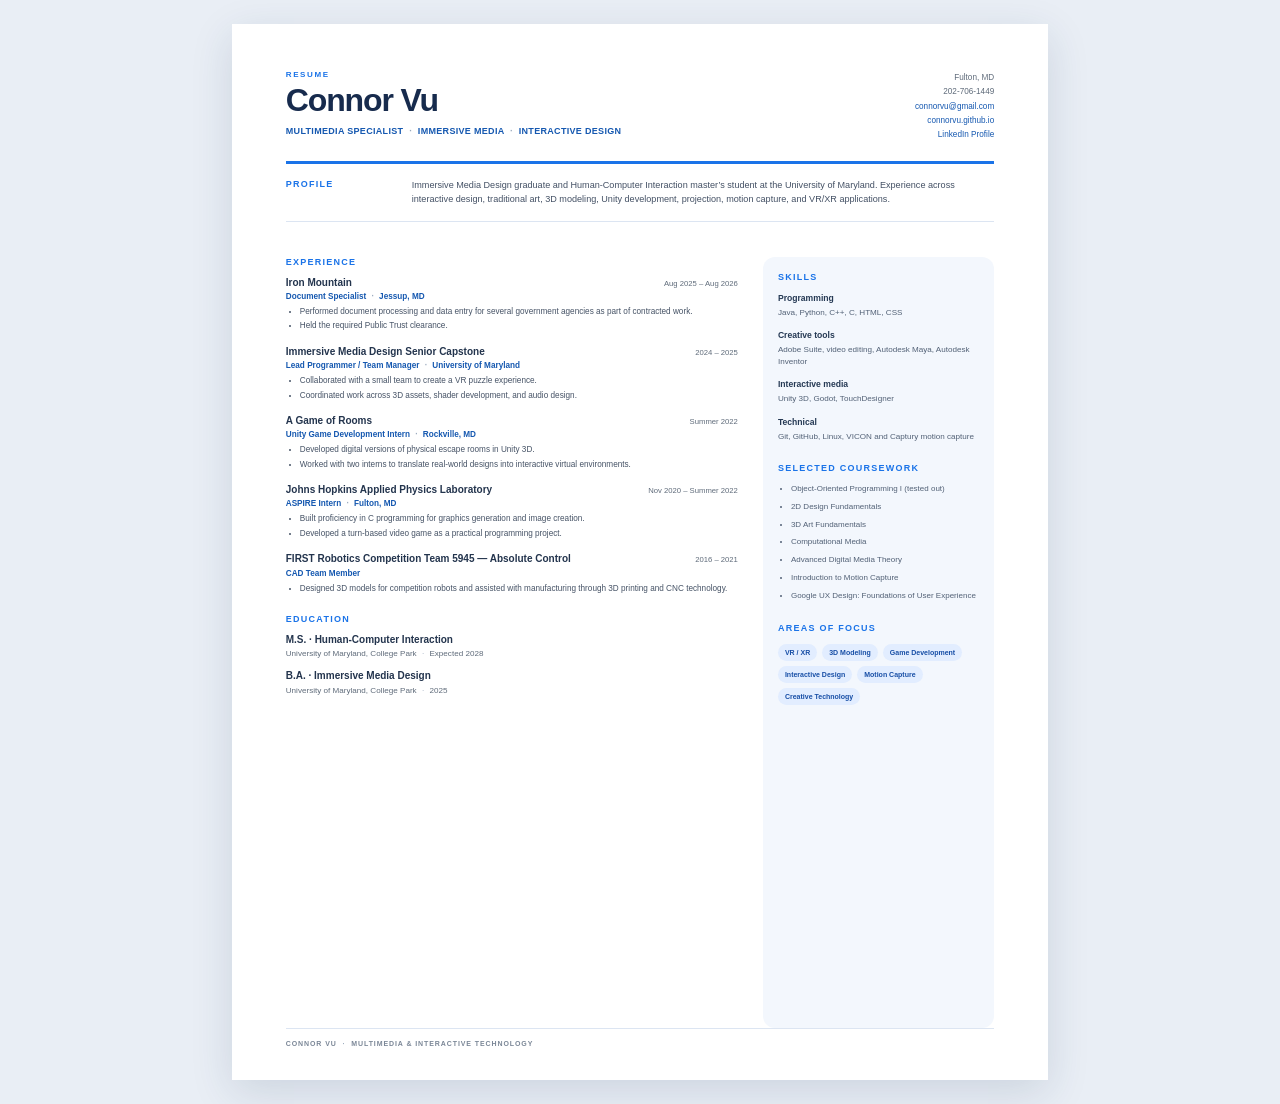
==== resume.html @ 5a1fdeed "Add files via upload" ====
<!doctype html>
<html lang="en">
<head>
  <meta charset="utf-8">
  <meta name="viewport" content="width=device-width, initial-scale=1">
  <title>Connor Vu — Resume</title>
  <link rel="stylesheet" href="resume.css">
</head>
<body>
  <main class="resume">
    <header class="hero">
      <div>
        <p class="eyebrow">RESUME</p>
        <h1>Connor Vu</h1>
        <p class="headline">Multimedia Specialist <span>·</span> Immersive Media <span>·</span> Interactive Design</p>
      </div>
      <div class="contact">
        <p>Fulton, MD</p>
        <p>202-706-1449</p>
        <p><a href="mailto:connorvu@gmail.com">connorvu@gmail.com</a></p>
        <p><a href="https://connorvu.github.io">connorvu.github.io</a></p>
        <p><a href="https://www.linkedin.com/in/connor-vu-408b61270/">LinkedIn Profile</a></p>
      </div>
    </header>

    <section class="summary">
      <div class="section-label">PROFILE</div>
      <p>Immersive Media Design graduate and Human-Computer Interaction master’s student at the University of Maryland. Experience across interactive design, traditional art, 3D modeling, Unity development, projection, motion capture, and VR/XR applications.</p>
    </section>

    <div class="columns">
      <div class="main-column">
        <section>
          <div class="section-label">EXPERIENCE</div>
          <article class="job">
            <div class="job-top"><h2>Iron Mountain</h2><span>Aug 2025 – Aug 2026</span></div>
            <p class="role">Document Specialist <span>·</span> Jessup, MD</p>
            <ul>
              <li>Performed document processing and data entry for several government agencies as part of contracted work.</li>
              <li>Held the required Public Trust clearance.</li>
            </ul>
          </article>
          <article class="job">
            <div class="job-top"><h2>Immersive Media Design Senior Capstone</h2><span>2024 – 2025</span></div>
            <p class="role">Lead Programmer / Team Manager <span>·</span> University of Maryland</p>
            <ul>
              <li>Collaborated with a small team to create a VR puzzle experience.</li>
              <li>Coordinated work across 3D assets, shader development, and audio design.</li>
            </ul>
          </article>
          <article class="job">
            <div class="job-top"><h2>A Game of Rooms</h2><span>Summer 2022</span></div>
            <p class="role">Unity Game Development Intern <span>·</span> Rockville, MD</p>
            <ul>
              <li>Developed digital versions of physical escape rooms in Unity 3D.</li>
              <li>Worked with two interns to translate real-world designs into interactive virtual environments.</li>
            </ul>
          </article>
          <article class="job">
            <div class="job-top"><h2>Johns Hopkins Applied Physics Laboratory</h2><span>Nov 2020 – Summer 2022</span></div>
            <p class="role">ASPIRE Intern <span>·</span> Fulton, MD</p>
            <ul>
              <li>Built proficiency in C programming for graphics generation and image creation.</li>
              <li>Developed a turn-based video game as a practical programming project.</li>
            </ul>
          </article>
          <article class="job">
            <div class="job-top"><h2>FIRST Robotics Competition Team 5945 — Absolute Control</h2><span>2016 – 2021</span></div>
            <p class="role">CAD Team Member</p>
            <ul>
              <li>Designed 3D models for competition robots and assisted with manufacturing through 3D printing and CNC technology.</li>
            </ul>
          </article>
        </section>

        <section class="education">
          <div class="section-label">EDUCATION</div>
          <article class="edu">
            <h2>M.S. · Human-Computer Interaction</h2>
            <p>University of Maryland, College Park <span>·</span> Expected 2028</p>
          </article>
          <article class="edu">
            <h2>B.A. · Immersive Media Design</h2>
            <p>University of Maryland, College Park <span>·</span> 2025</p>
          </article>
        </section>
      </div>

      <aside class="side-column">
        <section>
          <div class="section-label">SKILLS</div>
          <div class="skill-group">
            <h3>Programming</h3>
            <p>Java, Python, C++, C, HTML, CSS</p>
          </div>
          <div class="skill-group">
            <h3>Creative tools</h3>
            <p>Adobe Suite, video editing, Autodesk Maya, Autodesk Inventor</p>
          </div>
          <div class="skill-group">
            <h3>Interactive media</h3>
            <p>Unity 3D, Godot, TouchDesigner</p>
          </div>
          <div class="skill-group">
            <h3>Technical</h3>
            <p>Git, GitHub, Linux, VICON and Captury motion capture</p>
          </div>
        </section>

        <section>
          <div class="section-label">SELECTED COURSEWORK</div>
          <ul class="course-list">
            <li>Object-Oriented Programming I (tested out)</li>
            <li>2D Design Fundamentals</li>
            <li>3D Art Fundamentals</li>
            <li>Computational Media</li>
            <li>Advanced Digital Media Theory</li>
            <li>Introduction to Motion Capture</li>
            <li>Google UX Design: Foundations of User Experience</li>
          </ul>
        </section>

        <section class="focus">
          <div class="section-label">AREAS OF FOCUS</div>
          <div class="chips">
            <span>VR / XR</span><span>3D Modeling</span><span>Game Development</span>
            <span>Interactive Design</span><span>Motion Capture</span><span>Creative Technology</span>
          </div>
        </section>
      </aside>
    </div>
    <footer>CONNOR VU <span>·</span> MULTIMEDIA &amp; INTERACTIVE TECHNOLOGY</footer>
  </main>
</body>
</html>
---- resume.css ----
@page { size: letter; margin: 0; }
:root {
  --blue: #1a73e8;
  --blue-dark: #1558b0;
  --ink: #202a3a;
  --muted: #5f6b7a;
  --line: #dce5f2;
  --pale: #f3f7fd;
}
* { box-sizing: border-box; }
html, body { margin: 0; padding: 0; background: #e9eef5; color: var(--ink);
  font-family: Inter, "Segoe UI", Arial, sans-serif; }
.resume {
  width: 8.5in; min-height: 11in; margin: 24px auto; padding: .48in .56in .34in;
  background: #fff; box-shadow: 0 12px 40px rgba(30, 55, 90, .14);
  display: flex; flex-direction: column;
}
.hero {
  display: flex; justify-content: space-between; gap: 28px; align-items: flex-start;
  padding: 0 0 17px; border-bottom: 3px solid var(--blue);
}
.eyebrow { margin: 0 0 5px; color: var(--blue); font-size: 8px; font-weight: 800; letter-spacing: .2em; }
h1 { margin: 0; color: #172b4d; font-size: 32px; line-height: 1.05; font-weight: 750; letter-spacing: -.035em; }
.headline { margin: 8px 0 0; color: var(--blue-dark); font-size: 9px; font-weight: 700; letter-spacing: .035em; text-transform: uppercase; }
.headline span, .role span, .edu p span, footer span { color: #9aa9bd; padding: 0 3px; }
.contact { min-width: 185px; text-align: right; padding-top: 3px; }
.contact p { margin: 0 0 4px; color: var(--muted); font-size: 8.2px; line-height: 1.25; }
a { color: var(--blue-dark); text-decoration: none; }
.summary { display: grid; grid-template-columns: 112px 1fr; gap: 14px; padding: 15px 0 14px; border-bottom: 1px solid var(--line); }
.summary p { margin: 0; color: #435064; font-size: 9.1px; line-height: 1.5; }
.section-label { margin: 0 0 10px; color: var(--blue); font-size: 9px; font-weight: 800; letter-spacing: .14em; }
.columns { display: grid; grid-template-columns: minmax(0, 1.72fr) minmax(0, .88fr); gap: 25px; padding-top: 17px; flex: 1; }
.main-column, .side-column { min-width: 0; }
section { margin: 0 0 18px; }
.job { margin: 0 0 14px; break-inside: avoid; }
.job-top { display: flex; justify-content: space-between; gap: 8px; align-items: baseline; }
h2 { margin: 0; color: #23344d; font-size: 10px; line-height: 1.25; font-weight: 750; }
.job-top > span { flex-shrink: 0; color: var(--muted); font-size: 7.7px; }
.role { margin: 3px 0 5px; color: var(--blue-dark); font-size: 8.2px; font-weight: 650; }
ul { margin: 0; padding-left: 14px; }
.job li { margin: 0 0 3px; color: #465366; font-size: 8.2px; line-height: 1.38; }
.education { padding-top: 2px; }
.edu { margin: 0 0 10px; }
.edu p { margin: 3px 0 0; color: var(--muted); font-size: 8.1px; line-height: 1.35; }
.side-column { padding: 15px 15px 10px; background: var(--pale); border-radius: 12px; align-self: stretch; }
.side-column section { margin-bottom: 21px; }
.side-column .section-label { margin-bottom: 11px; }
.skill-group { margin: 0 0 12px; }
.skill-group h3 { margin: 0 0 4px; color: #253954; font-size: 8.6px; font-weight: 750; }
.skill-group p { margin: 0; color: #526176; font-size: 8.1px; line-height: 1.42; }
.course-list { padding-left: 13px; }
.course-list li { margin-bottom: 7px; color: #526176; font-size: 8px; line-height: 1.35; }
.chips { display: flex; flex-wrap: wrap; gap: 5px; }
.chips span { display: inline-block; padding: 5px 7px; border-radius: 20px; background: #e2edff; color: #174ea6; font-size: 7px; font-weight: 700; }
footer { margin-top: auto; padding-top: 11px; border-top: 1px solid var(--line); color: #7b8797; font-size: 7px; font-weight: 750; letter-spacing: .13em; }
@media screen and (max-width: 760px) {
  .resume { width: 100%; min-height: 100vh; margin: 0; padding: 28px 22px; }
  .hero { flex-direction: column; gap: 12px; }
  .contact { text-align: left; }
  .summary { grid-template-columns: 1fr; gap: 4px; }
  .columns { grid-template-columns: 1fr; }
}
@media print {
  html, body { background: #fff; }
  .resume { width: 8.5in; height: 11in; min-height: 11in; margin: 0; box-shadow: none; }
  a { color: inherit; }
  * { -webkit-print-color-adjust: exact; print-color-adjust: exact; }
}
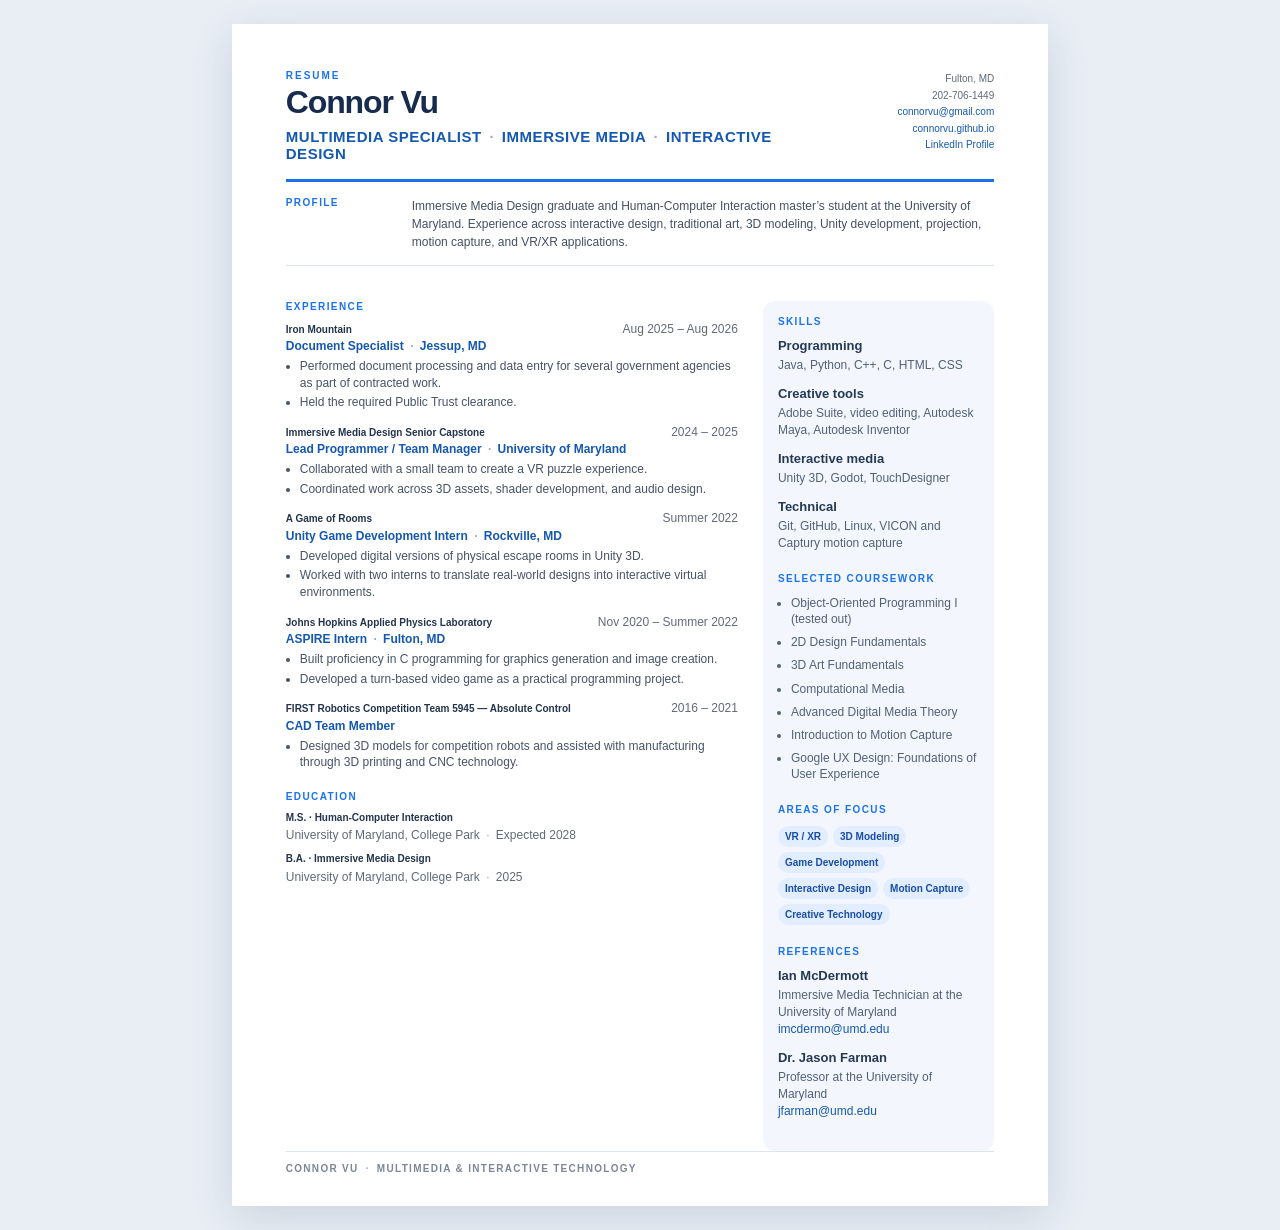
==== commit e60e6df6: "Add files via upload" ====
--- a/resume.html
+++ b/resume.html
@@ -1,11 +1,13 @@
 <!doctype html>
 <html lang="en">
+
 <head>
   <meta charset="utf-8">
   <meta name="viewport" content="width=device-width, initial-scale=1">
   <title>Connor Vu — Resume</title>
   <link rel="stylesheet" href="resume.css">
 </head>
+
 <body>
   <main class="resume">
     <header class="hero">
@@ -25,7 +27,9 @@
 
     <section class="summary">
       <div class="section-label">PROFILE</div>
-      <p>Immersive Media Design graduate and Human-Computer Interaction master’s student at the University of Maryland. Experience across interactive design, traditional art, 3D modeling, Unity development, projection, motion capture, and VR/XR applications.</p>
+      <p>Immersive Media Design graduate and Human-Computer Interaction master’s student at the University of Maryland.
+        Experience across interactive design, traditional art, 3D modeling, Unity development, projection, motion
+        capture, and VR/XR applications.</p>
     </section>
 
     <div class="columns">
@@ -33,15 +37,20 @@
         <section>
           <div class="section-label">EXPERIENCE</div>
           <article class="job">
-            <div class="job-top"><h2>Iron Mountain</h2><span>Aug 2025 – Aug 2026</span></div>
+            <div class="job-top">
+              <h2>Iron Mountain</h2><span>Aug 2025 – Aug 2026</span>
+            </div>
             <p class="role">Document Specialist <span>·</span> Jessup, MD</p>
             <ul>
-              <li>Performed document processing and data entry for several government agencies as part of contracted work.</li>
+              <li>Performed document processing and data entry for several government agencies as part of contracted
+                work.</li>
               <li>Held the required Public Trust clearance.</li>
             </ul>
           </article>
           <article class="job">
-            <div class="job-top"><h2>Immersive Media Design Senior Capstone</h2><span>2024 – 2025</span></div>
+            <div class="job-top">
+              <h2>Immersive Media Design Senior Capstone</h2><span>2024 – 2025</span>
+            </div>
             <p class="role">Lead Programmer / Team Manager <span>·</span> University of Maryland</p>
             <ul>
               <li>Collaborated with a small team to create a VR puzzle experience.</li>
@@ -49,7 +58,9 @@
             </ul>
           </article>
           <article class="job">
-            <div class="job-top"><h2>A Game of Rooms</h2><span>Summer 2022</span></div>
+            <div class="job-top">
+              <h2>A Game of Rooms</h2><span>Summer 2022</span>
+            </div>
             <p class="role">Unity Game Development Intern <span>·</span> Rockville, MD</p>
             <ul>
               <li>Developed digital versions of physical escape rooms in Unity 3D.</li>
@@ -57,7 +68,9 @@
             </ul>
           </article>
           <article class="job">
-            <div class="job-top"><h2>Johns Hopkins Applied Physics Laboratory</h2><span>Nov 2020 – Summer 2022</span></div>
+            <div class="job-top">
+              <h2>Johns Hopkins Applied Physics Laboratory</h2><span>Nov 2020 – Summer 2022</span>
+            </div>
             <p class="role">ASPIRE Intern <span>·</span> Fulton, MD</p>
             <ul>
               <li>Built proficiency in C programming for graphics generation and image creation.</li>
@@ -65,10 +78,13 @@
             </ul>
           </article>
           <article class="job">
-            <div class="job-top"><h2>FIRST Robotics Competition Team 5945 — Absolute Control</h2><span>2016 – 2021</span></div>
+            <div class="job-top">
+              <h2>FIRST Robotics Competition Team 5945 — Absolute Control</h2><span>2016 – 2021</span>
+            </div>
             <p class="role">CAD Team Member</p>
             <ul>
-              <li>Designed 3D models for competition robots and assisted with manufacturing through 3D printing and CNC technology.</li>
+              <li>Designed 3D models for competition robots and assisted with manufacturing through 3D printing and CNC
+                technology.</li>
             </ul>
           </article>
         </section>
@@ -127,9 +143,24 @@
             <span>Interactive Design</span><span>Motion Capture</span><span>Creative Technology</span>
           </div>
         </section>
+
+        <section>
+          <div class="section-label">REFERENCES</div>
+          <div class="skill-group">
+            <h3>Ian McDermott</h3>
+            <p>Immersive Media Technician at the University of Maryland</p>
+            <p><a href="mailto:imcdermo@umd.edu">imcdermo@umd.edu</a></p>
+          </div>
+          <div class="skill-group">
+            <h3>Dr. Jason Farman</h3>
+            <p>Professor at the University of Maryland</p>
+            <p><a href="mailto:jfarman@umd.edu">jfarman@umd.edu</a></p>
+          </div>
+        </section>
       </aside>
     </div>
     <footer>CONNOR VU <span>·</span> MULTIMEDIA &amp; INTERACTIVE TECHNOLOGY</footer>
   </main>
 </body>
-</html>
+
+</html>
--- a/resume.css
+++ b/resume.css
@@ -1,4 +1,8 @@
-@page { size: letter; margin: 0; }
+@page {
+  size: letter;
+  margin: 0;
+}
+
 :root {
   --blue: #1a73e8;
   --blue-dark: #1558b0;
@@ -7,62 +11,310 @@
   --line: #dce5f2;
   --pale: #f3f7fd;
 }
-* { box-sizing: border-box; }
-html, body { margin: 0; padding: 0; background: #e9eef5; color: var(--ink);
-  font-family: Inter, "Segoe UI", Arial, sans-serif; }
+
+* {
+  box-sizing: border-box;
+}
+
+html,
+body {
+  margin: 0;
+  padding: 0;
+  background: #e9eef5;
+  color: var(--ink);
+  font-family: Inter, "Segoe UI", Arial, sans-serif;
+}
+
 .resume {
-  width: 8.5in; min-height: 11in; margin: 24px auto; padding: .48in .56in .34in;
-  background: #fff; box-shadow: 0 12px 40px rgba(30, 55, 90, .14);
-  display: flex; flex-direction: column;
-}
+  width: 8.5in;
+  min-height: 11in;
+  margin: 24px auto;
+  padding: .48in .56in .34in;
+  background: #fff;
+  box-shadow: 0 12px 40px rgba(30, 55, 90, .14);
+  display: flex;
+  flex-direction: column;
+}
+
 .hero {
-  display: flex; justify-content: space-between; gap: 28px; align-items: flex-start;
-  padding: 0 0 17px; border-bottom: 3px solid var(--blue);
-}
-.eyebrow { margin: 0 0 5px; color: var(--blue); font-size: 8px; font-weight: 800; letter-spacing: .2em; }
-h1 { margin: 0; color: #172b4d; font-size: 32px; line-height: 1.05; font-weight: 750; letter-spacing: -.035em; }
-.headline { margin: 8px 0 0; color: var(--blue-dark); font-size: 9px; font-weight: 700; letter-spacing: .035em; text-transform: uppercase; }
-.headline span, .role span, .edu p span, footer span { color: #9aa9bd; padding: 0 3px; }
-.contact { min-width: 185px; text-align: right; padding-top: 3px; }
-.contact p { margin: 0 0 4px; color: var(--muted); font-size: 8.2px; line-height: 1.25; }
-a { color: var(--blue-dark); text-decoration: none; }
-.summary { display: grid; grid-template-columns: 112px 1fr; gap: 14px; padding: 15px 0 14px; border-bottom: 1px solid var(--line); }
-.summary p { margin: 0; color: #435064; font-size: 9.1px; line-height: 1.5; }
-.section-label { margin: 0 0 10px; color: var(--blue); font-size: 9px; font-weight: 800; letter-spacing: .14em; }
-.columns { display: grid; grid-template-columns: minmax(0, 1.72fr) minmax(0, .88fr); gap: 25px; padding-top: 17px; flex: 1; }
-.main-column, .side-column { min-width: 0; }
-section { margin: 0 0 18px; }
-.job { margin: 0 0 14px; break-inside: avoid; }
-.job-top { display: flex; justify-content: space-between; gap: 8px; align-items: baseline; }
-h2 { margin: 0; color: #23344d; font-size: 10px; line-height: 1.25; font-weight: 750; }
-.job-top > span { flex-shrink: 0; color: var(--muted); font-size: 7.7px; }
-.role { margin: 3px 0 5px; color: var(--blue-dark); font-size: 8.2px; font-weight: 650; }
-ul { margin: 0; padding-left: 14px; }
-.job li { margin: 0 0 3px; color: #465366; font-size: 8.2px; line-height: 1.38; }
-.education { padding-top: 2px; }
-.edu { margin: 0 0 10px; }
-.edu p { margin: 3px 0 0; color: var(--muted); font-size: 8.1px; line-height: 1.35; }
-.side-column { padding: 15px 15px 10px; background: var(--pale); border-radius: 12px; align-self: stretch; }
-.side-column section { margin-bottom: 21px; }
-.side-column .section-label { margin-bottom: 11px; }
-.skill-group { margin: 0 0 12px; }
-.skill-group h3 { margin: 0 0 4px; color: #253954; font-size: 8.6px; font-weight: 750; }
-.skill-group p { margin: 0; color: #526176; font-size: 8.1px; line-height: 1.42; }
-.course-list { padding-left: 13px; }
-.course-list li { margin-bottom: 7px; color: #526176; font-size: 8px; line-height: 1.35; }
-.chips { display: flex; flex-wrap: wrap; gap: 5px; }
-.chips span { display: inline-block; padding: 5px 7px; border-radius: 20px; background: #e2edff; color: #174ea6; font-size: 7px; font-weight: 700; }
-footer { margin-top: auto; padding-top: 11px; border-top: 1px solid var(--line); color: #7b8797; font-size: 7px; font-weight: 750; letter-spacing: .13em; }
+  display: flex;
+  justify-content: space-between;
+  gap: 28px;
+  align-items: flex-start;
+  padding: 0 0 17px;
+  border-bottom: 3px solid var(--blue);
+}
+
+.eyebrow {
+  margin: 0 0 5px;
+  color: var(--blue);
+  font-size: 10px;
+  font-weight: 800;
+  letter-spacing: .2em;
+}
+
+h1 {
+  margin: 0;
+  color: #172b4d;
+  font-size: 32px;
+  line-height: 1.05;
+  font-weight: 750;
+  letter-spacing: -.035em;
+}
+
+.headline {
+  margin: 8px 0 0;
+  color: var(--blue-dark);
+  font-size: 15px;
+  font-weight: 700;
+  letter-spacing: .035em;
+  text-transform: uppercase;
+}
+
+.headline span,
+.role span,
+.edu p span,
+footer span {
+  color: #9aa9bd;
+  padding: 0 3px;
+}
+
+.contact {
+  min-width: 185px;
+  text-align: right;
+  padding-top: 3px;
+}
+
+.contact p {
+  margin: 0 0 4px;
+  color: var(--muted);
+  font-size: 10px;
+  line-height: 1.25;
+}
+
+a {
+  color: var(--blue-dark);
+  text-decoration: none;
+}
+
+.summary {
+  display: grid;
+  grid-template-columns: 112px 1fr;
+  gap: 14px;
+  padding: 15px 0 14px;
+  border-bottom: 1px solid var(--line);
+}
+
+.summary p {
+  margin: 0;
+  color: #435064;
+  font-size: 12px;
+  line-height: 1.5;
+}
+
+.section-label {
+  margin: 0 0 10px;
+  color: var(--blue);
+  font-size: 10px;
+  font-weight: 800;
+  letter-spacing: .14em;
+}
+
+.columns {
+  display: grid;
+  grid-template-columns: minmax(0, 1.72fr) minmax(0, .88fr);
+  gap: 25px;
+  padding-top: 17px;
+  flex: 1;
+}
+
+.main-column,
+.side-column {
+  min-width: 0;
+}
+
+section {
+  margin: 0 0 18px;
+}
+
+.job {
+  margin: 0 0 14px;
+  break-inside: avoid;
+}
+
+.job-top {
+  display: flex;
+  justify-content: space-between;
+  gap: 8px;
+  align-items: baseline;
+}
+
+h2 {
+  margin: 0;
+  color: #23344d;
+  font-size: 10px;
+  line-height: 1.25;
+  font-weight: 750;
+}
+
+.job-top>span {
+  flex-shrink: 0;
+  color: var(--muted);
+  font-size: 12px;
+}
+
+.role {
+  margin: 3px 0 5px;
+  color: var(--blue-dark);
+  font-size: 12px;
+  font-weight: 650;
+}
+
+ul {
+  margin: 0;
+  padding-left: 14px;
+}
+
+.job li {
+  margin: 0 0 3px;
+  color: #465366;
+  font-size: 12px;
+  line-height: 1.38;
+}
+
+.education {
+  padding-top: 2px;
+}
+
+.edu {
+  margin: 0 0 10px;
+}
+
+.edu p {
+  margin: 3px 0 0;
+  color: var(--muted);
+  font-size: 12px;
+  line-height: 1.35;
+}
+
+.side-column {
+  padding: 15px 15px 10px;
+  background: var(--pale);
+  border-radius: 12px;
+  align-self: stretch;
+}
+
+.side-column section {
+  margin-bottom: 21px;
+}
+
+.side-column .section-label {
+  margin-bottom: 11px;
+}
+
+.skill-group {
+  margin: 0 0 12px;
+}
+
+.skill-group h3 {
+  margin: 0 0 4px;
+  color: #253954;
+  font-size: 13px;
+  font-weight: 750;
+}
+
+.skill-group p {
+  margin: 0;
+  color: #526176;
+  font-size: 12px;
+  line-height: 1.42;
+}
+
+.course-list {
+  padding-left: 13px;
+}
+
+.course-list li {
+  margin-bottom: 7px;
+  color: #526176;
+  font-size: 12px;
+  line-height: 1.35;
+}
+
+.chips {
+  display: flex;
+  flex-wrap: wrap;
+  gap: 5px;
+}
+
+.chips span {
+  display: inline-block;
+  padding: 5px 7px;
+  border-radius: 20px;
+  background: #e2edff;
+  color: #174ea6;
+  font-size: 10px;
+  font-weight: 700;
+}
+
+footer {
+  margin-top: auto;
+  padding-top: 11px;
+  border-top: 1px solid var(--line);
+  color: #7b8797;
+  font-size: 10px;
+  font-weight: 750;
+  letter-spacing: .13em;
+}
+
 @media screen and (max-width: 760px) {
-  .resume { width: 100%; min-height: 100vh; margin: 0; padding: 28px 22px; }
-  .hero { flex-direction: column; gap: 12px; }
-  .contact { text-align: left; }
-  .summary { grid-template-columns: 1fr; gap: 4px; }
-  .columns { grid-template-columns: 1fr; }
-}
+  .resume {
+    width: 100%;
+    min-height: 100vh;
+    margin: 0;
+    padding: 28px 22px;
+  }
+
+  .hero {
+    flex-direction: column;
+    gap: 12px;
+  }
+
+  .contact {
+    text-align: left;
+  }
+
+  .summary {
+    grid-template-columns: 1fr;
+    gap: 4px;
+  }
+
+  .columns {
+    grid-template-columns: 1fr;
+  }
+}
+
 @media print {
-  html, body { background: #fff; }
-  .resume { width: 8.5in; height: 11in; min-height: 11in; margin: 0; box-shadow: none; }
-  a { color: inherit; }
-  * { -webkit-print-color-adjust: exact; print-color-adjust: exact; }
-}
+
+  html,
+  body {
+    background: #fff;
+  }
+
+  .resume {
+    width: 8.5in;
+    height: 11in;
+    min-height: 11in;
+    margin: 0;
+    box-shadow: none;
+  }
+
+  a {
+    color: inherit;
+  }
+
+  * {
+    -webkit-print-color-adjust: exact;
+    print-color-adjust: exact;
+  }
+}
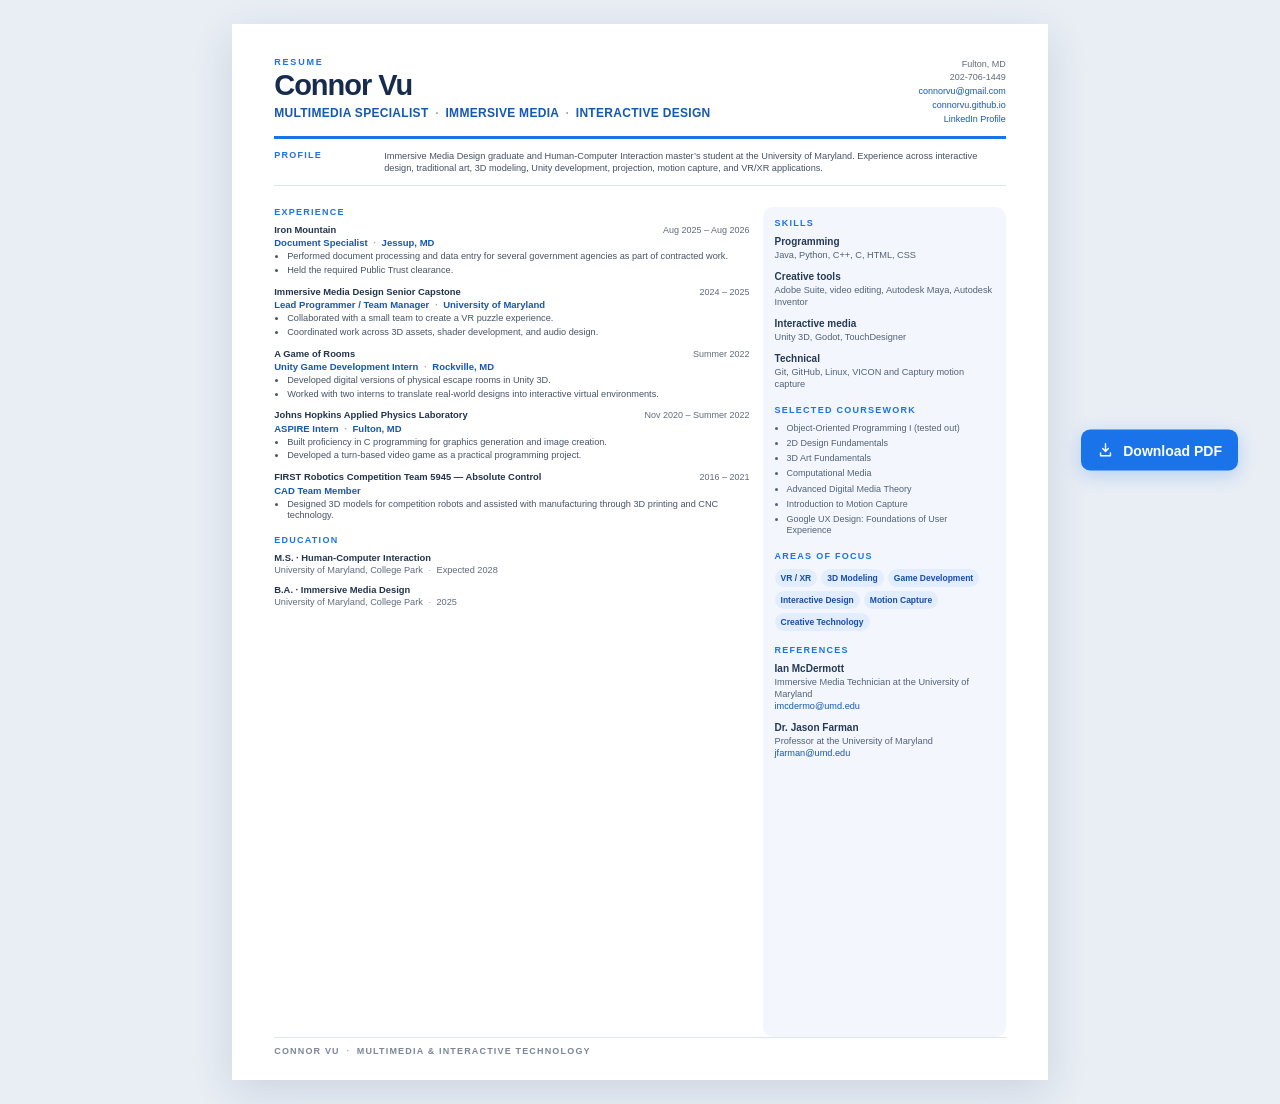
==== commit 5d0f7907: "Add files via upload" ====
--- a/resume.html
+++ b/resume.html
@@ -9,7 +9,14 @@
 </head>
 
 <body>
-  <main class="resume">
+  <a class="download-pdf" href="Connor-Vu-Resume.pdf" download="Connor-Vu-Resume.pdf" aria-label="Download resume as PDF">
+    <svg viewBox="0 0 24 24" fill="none" aria-hidden="true">
+      <path d="M12 3v11m0 0 4-4m-4 4-4-4M5 16v4h14v-4" stroke="currentColor" stroke-width="2" stroke-linecap="round" stroke-linejoin="round" />
+    </svg>
+    <span>Download PDF</span>
+  </a>
+
+  <main class="resume" id="resume">
     <header class="hero">
       <div>
         <p class="eyebrow">RESUME</p>
@@ -42,8 +49,7 @@
             </div>
             <p class="role">Document Specialist <span>·</span> Jessup, MD</p>
             <ul>
-              <li>Performed document processing and data entry for several government agencies as part of contracted
-                work.</li>
+              <li>Performed document processing and data entry for several government agencies as part of contracted work.</li>
               <li>Held the required Public Trust clearance.</li>
             </ul>
           </article>
@@ -83,8 +89,7 @@
             </div>
             <p class="role">CAD Team Member</p>
             <ul>
-              <li>Designed 3D models for competition robots and assisted with manufacturing through 3D printing and CNC
-                technology.</li>
+              <li>Designed 3D models for competition robots and assisted with manufacturing through 3D printing and CNC technology.</li>
             </ul>
           </article>
         </section>
@@ -161,6 +166,6 @@
     </div>
     <footer>CONNOR VU <span>·</span> MULTIMEDIA &amp; INTERACTIVE TECHNOLOGY</footer>
   </main>
+
 </body>
-
-</html>+</html>
--- a/resume.css
+++ b/resume.css
@@ -1,5 +1,5 @@
 @page {
-  size: letter;
+  size: letter portrait;
   margin: 0;
 }
 
@@ -12,12 +12,9 @@
   --pale: #f3f7fd;
 }
 
-* {
-  box-sizing: border-box;
-}
-
-html,
-body {
+* { box-sizing: border-box; }
+
+html, body {
   margin: 0;
   padding: 0;
   background: #e9eef5;
@@ -27,28 +24,29 @@
 
 .resume {
   width: 8.5in;
-  min-height: 11in;
+  height: 11in;
   margin: 24px auto;
-  padding: .48in .56in .34in;
+  padding: .34in .44in .25in;
   background: #fff;
   box-shadow: 0 12px 40px rgba(30, 55, 90, .14);
   display: flex;
   flex-direction: column;
+  overflow: hidden;
 }
 
 .hero {
   display: flex;
   justify-content: space-between;
-  gap: 28px;
+  gap: 10px;
   align-items: flex-start;
-  padding: 0 0 17px;
+  padding: 0 0 8px;
   border-bottom: 3px solid var(--blue);
 }
 
 .eyebrow {
-  margin: 0 0 5px;
+  margin: 0 0 4px;
   color: var(--blue);
-  font-size: 10px;
+  font-size: 9px;
   font-weight: 800;
   letter-spacing: .2em;
 }
@@ -56,66 +54,60 @@
 h1 {
   margin: 0;
   color: #172b4d;
-  font-size: 32px;
-  line-height: 1.05;
+  font-size: 29px;
+  line-height: 1.02;
   font-weight: 750;
   letter-spacing: -.035em;
 }
 
 .headline {
-  margin: 8px 0 0;
+  margin: 6px 0 0;
   color: var(--blue-dark);
-  font-size: 15px;
+  font-size: 12px;
   font-weight: 700;
-  letter-spacing: .035em;
+  letter-spacing: .025em;
   text-transform: uppercase;
 }
 
-.headline span,
-.role span,
-.edu p span,
-footer span {
+.headline span, .role span, .edu p span, footer span {
   color: #9aa9bd;
   padding: 0 3px;
 }
 
 .contact {
-  min-width: 185px;
+  min-width: 180px;
   text-align: right;
-  padding-top: 3px;
+  padding-top: 2px;
 }
 
 .contact p {
-  margin: 0 0 4px;
+  margin: 0 0 3px;
   color: var(--muted);
-  font-size: 10px;
-  line-height: 1.25;
-}
-
-a {
-  color: var(--blue-dark);
-  text-decoration: none;
-}
+  font-size: 9px;
+  line-height: 1.2;
+}
+
+a { color: var(--blue-dark); text-decoration: none; }
 
 .summary {
   display: grid;
-  grid-template-columns: 112px 1fr;
-  gap: 14px;
-  padding: 15px 0 14px;
+  grid-template-columns: 105px 1fr;
+  gap: 5px;
+  padding: 11px 0 10px;
   border-bottom: 1px solid var(--line);
 }
 
 .summary p {
   margin: 0;
   color: #435064;
-  font-size: 12px;
-  line-height: 1.5;
+  font-size: 9.2px;
+  line-height: 1.38;
 }
 
 .section-label {
-  margin: 0 0 10px;
+  margin: 0 0 7px;
   color: var(--blue);
-  font-size: 10px;
+  font-size: 9px;
   font-weight: 800;
   letter-spacing: .14em;
 }
@@ -123,198 +115,188 @@
 .columns {
   display: grid;
   grid-template-columns: minmax(0, 1.72fr) minmax(0, .88fr);
-  gap: 25px;
-  padding-top: 17px;
+  gap: 13px;
+  padding-top: 9px;
   flex: 1;
-}
-
-.main-column,
-.side-column {
-  min-width: 0;
-}
-
-section {
-  margin: 0 0 18px;
-}
+  min-height: 0;
+}
+
+.main-column, .side-column { min-width: 0; }
+section { margin: 0 0 12px; }
 
 .job {
-  margin: 0 0 14px;
+  margin: 0 0 9px;
   break-inside: avoid;
+  page-break-inside: avoid;
 }
 
 .job-top {
   display: flex;
   justify-content: space-between;
-  gap: 8px;
+  gap: 7px;
   align-items: baseline;
 }
 
 h2 {
   margin: 0;
   color: #23344d;
-  font-size: 10px;
-  line-height: 1.25;
+  font-size: 9.4px;
+  line-height: 1.2;
   font-weight: 750;
 }
 
-.job-top>span {
+.job-top > span {
   flex-shrink: 0;
   color: var(--muted);
-  font-size: 12px;
+  font-size: 9px;
 }
 
 .role {
-  margin: 3px 0 5px;
+  margin: 2px 0 3px;
   color: var(--blue-dark);
-  font-size: 12px;
+  font-size: 9.5px;
   font-weight: 650;
 }
 
-ul {
-  margin: 0;
-  padding-left: 14px;
-}
+ul { margin: 0; padding-left: 13px; }
 
 .job li {
+  margin: 0 0 2px;
+  color: #465366;
+  font-size: 9.2px;
+  line-height: 1.28;
+}
+
+.education { padding-top: 1px; }
+.edu { margin: 0 0 7px; }
+.edu p {
+  margin: 2px 0 0;
+  color: var(--muted);
+  font-size: 9.2px;
+  line-height: 1.25;
+}
+
+.side-column {
+  padding: 11px 12px 8px;
+  background: var(--pale);
+  border-radius: 10px;
+  align-self: stretch;
+}
+
+.side-column section { margin-bottom: 14px; }
+.side-column .section-label { margin-bottom: 8px; }
+.skill-group { margin: 0 0 9px; }
+.skill-group h3 {
   margin: 0 0 3px;
-  color: #465366;
-  font-size: 12px;
-  line-height: 1.38;
-}
-
-.education {
-  padding-top: 2px;
-}
-
-.edu {
-  margin: 0 0 10px;
-}
-
-.edu p {
-  margin: 3px 0 0;
-  color: var(--muted);
-  font-size: 12px;
-  line-height: 1.35;
-}
-
-.side-column {
-  padding: 15px 15px 10px;
-  background: var(--pale);
-  border-radius: 12px;
-  align-self: stretch;
-}
-
-.side-column section {
-  margin-bottom: 21px;
-}
-
-.side-column .section-label {
-  margin-bottom: 11px;
-}
-
-.skill-group {
-  margin: 0 0 12px;
-}
-
-.skill-group h3 {
-  margin: 0 0 4px;
   color: #253954;
-  font-size: 13px;
+  font-size: 10px;
   font-weight: 750;
 }
-
 .skill-group p {
   margin: 0;
   color: #526176;
-  font-size: 12px;
-  line-height: 1.42;
-}
-
-.course-list {
-  padding-left: 13px;
-}
-
+  font-size: 9.2px;
+  line-height: 1.3;
+}
+
+.course-list { padding-left: 12px; }
 .course-list li {
-  margin-bottom: 7px;
+  margin-bottom: 4px;
   color: #526176;
-  font-size: 12px;
-  line-height: 1.35;
-}
-
-.chips {
-  display: flex;
-  flex-wrap: wrap;
-  gap: 5px;
-}
-
+  font-size: 9px;
+  line-height: 1.25;
+}
+
+.chips { display: flex; flex-wrap: wrap; gap: 4px; }
 .chips span {
   display: inline-block;
-  padding: 5px 7px;
+  padding: 4px 6px;
   border-radius: 20px;
   background: #e2edff;
   color: #174ea6;
-  font-size: 10px;
+  font-size: 8.5px;
   font-weight: 700;
 }
 
 footer {
   margin-top: auto;
-  padding-top: 11px;
+  padding-top: 8px;
   border-top: 1px solid var(--line);
   color: #7b8797;
-  font-size: 10px;
+  font-size: 9px;
   font-weight: 750;
   letter-spacing: .13em;
+}
+
+.download-pdf {
+  position: fixed;
+  top: 50%;
+  right: max(20px, calc((100vw - 8.5in) / 2 - 190px));
+  transform: translateY(-50%);
+  z-index: 10;
+  display: inline-flex;
+  align-items: center;
+  gap: 9px;
+  padding: 12px 16px;
+  border: 0;
+  border-radius: 9px;
+  background: var(--blue);
+  color: #fff;
+  font: 700 14px/1 "Segoe UI", Arial, sans-serif;
+  box-shadow: 0 5px 18px rgba(26, 115, 232, .25);
+  cursor: pointer;
+  text-decoration: none;
+}
+.download-pdf:hover { background: var(--blue-dark); }
+.download-pdf:focus-visible { outline: 3px solid #9bc2ff; outline-offset: 3px; }
+.download-pdf svg { width: 17px; height: 17px; flex: 0 0 auto; }
+
+@media screen and (max-width: 1100px) {
+  .download-pdf {
+    top: 14px;
+    right: 14px;
+    transform: none;
+  }
 }
 
 @media screen and (max-width: 760px) {
   .resume {
     width: 100%;
+    height: auto;
     min-height: 100vh;
     margin: 0;
     padding: 28px 22px;
-  }
-
-  .hero {
-    flex-direction: column;
-    gap: 12px;
-  }
-
-  .contact {
-    text-align: left;
-  }
-
-  .summary {
-    grid-template-columns: 1fr;
-    gap: 4px;
-  }
-
-  .columns {
-    grid-template-columns: 1fr;
-  }
+    overflow: visible;
+  }
+  .hero { flex-direction: column; gap: 12px; }
+  .contact { text-align: left; }
+  .summary { grid-template-columns: 1fr; gap: 4px; }
+  .columns { grid-template-columns: 1fr; }
+  .download-pdf { position: static; margin: 12px; }
 }
 
 @media print {
-
-  html,
-  body {
+  html, body {
+    width: 8.5in;
+    height: 11in;
+    margin: 0 !important;
+    padding: 0 !important;
     background: #fff;
   }
-
+  .download-pdf { display: none !important; }
   .resume {
     width: 8.5in;
     height: 11in;
     min-height: 11in;
-    margin: 0;
+    margin: 0 !important;
     box-shadow: none;
-  }
-
-  a {
-    color: inherit;
-  }
-
+    overflow: hidden;
+    break-after: avoid;
+    page-break-after: avoid;
+  }
+  a { color: inherit; }
   * {
-    -webkit-print-color-adjust: exact;
-    print-color-adjust: exact;
-  }
-}+    -webkit-print-color-adjust: exact !important;
+    print-color-adjust: exact !important;
+  }
+}
